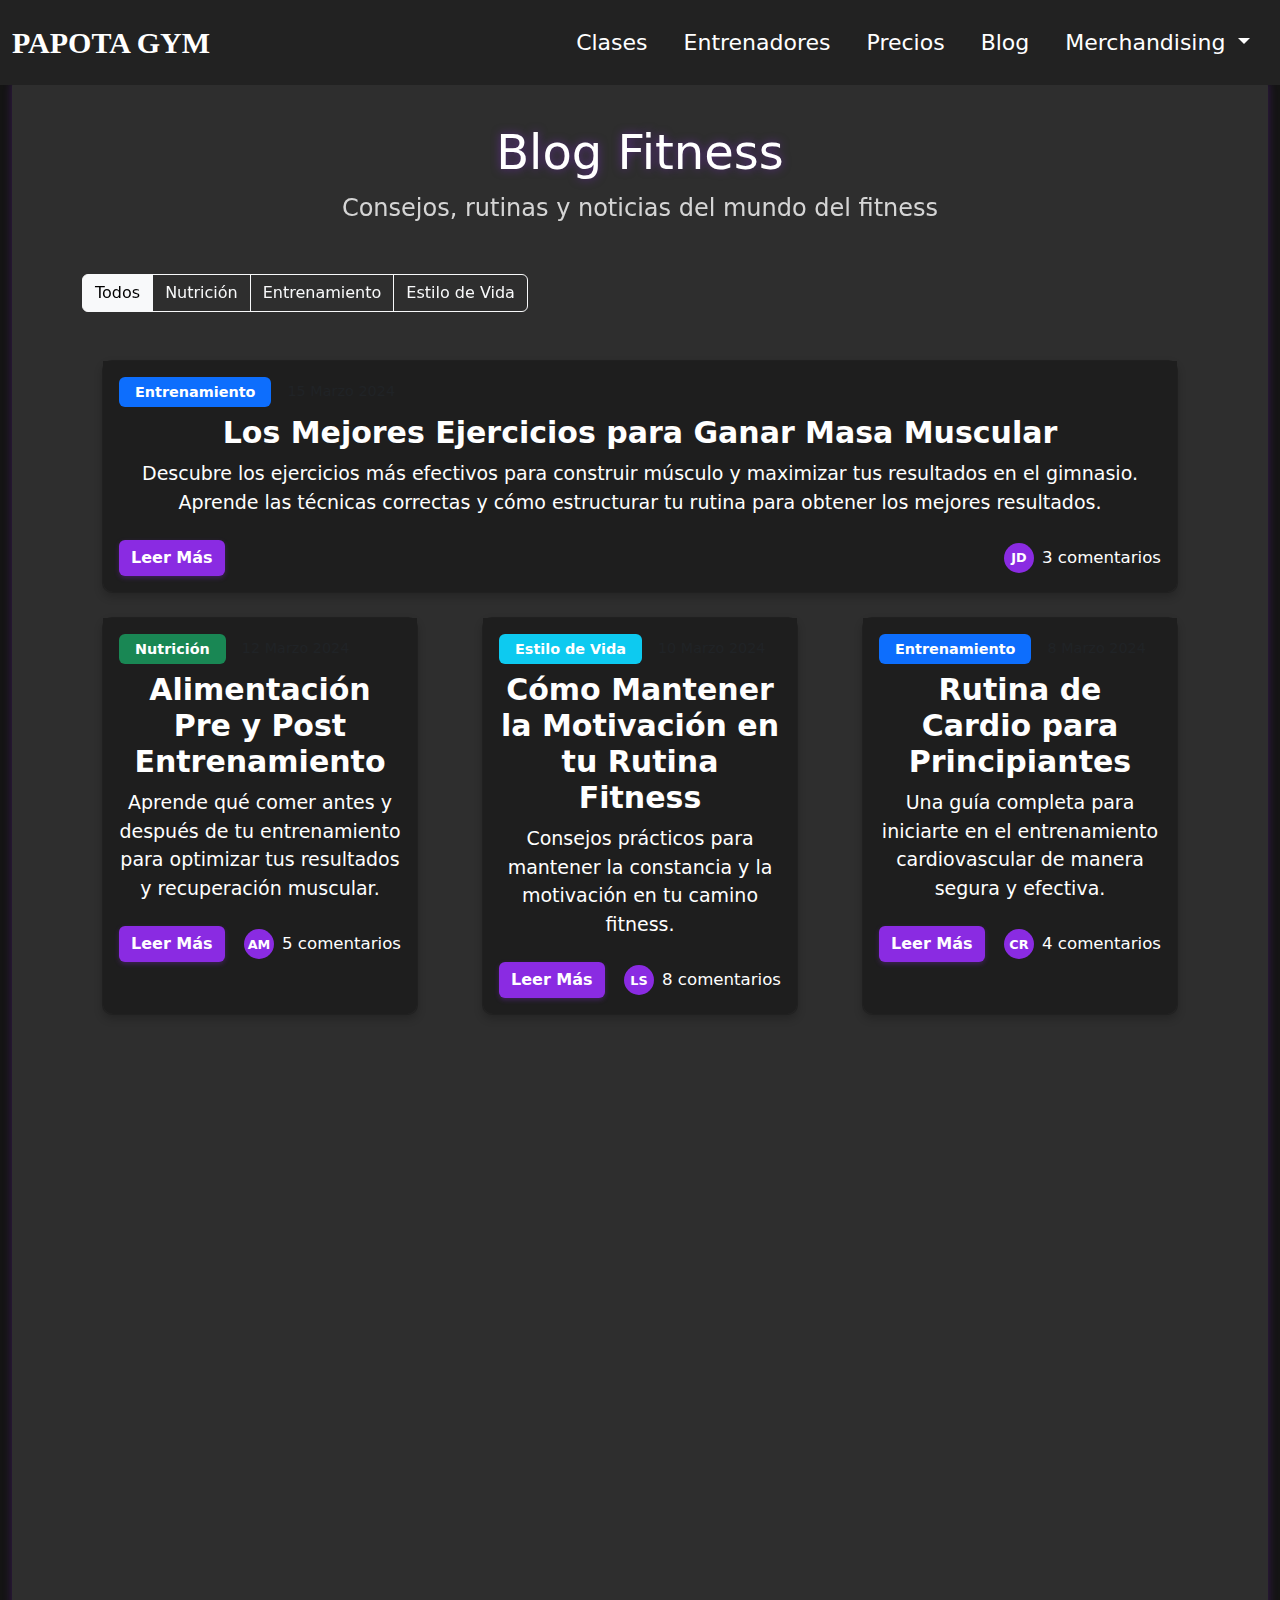
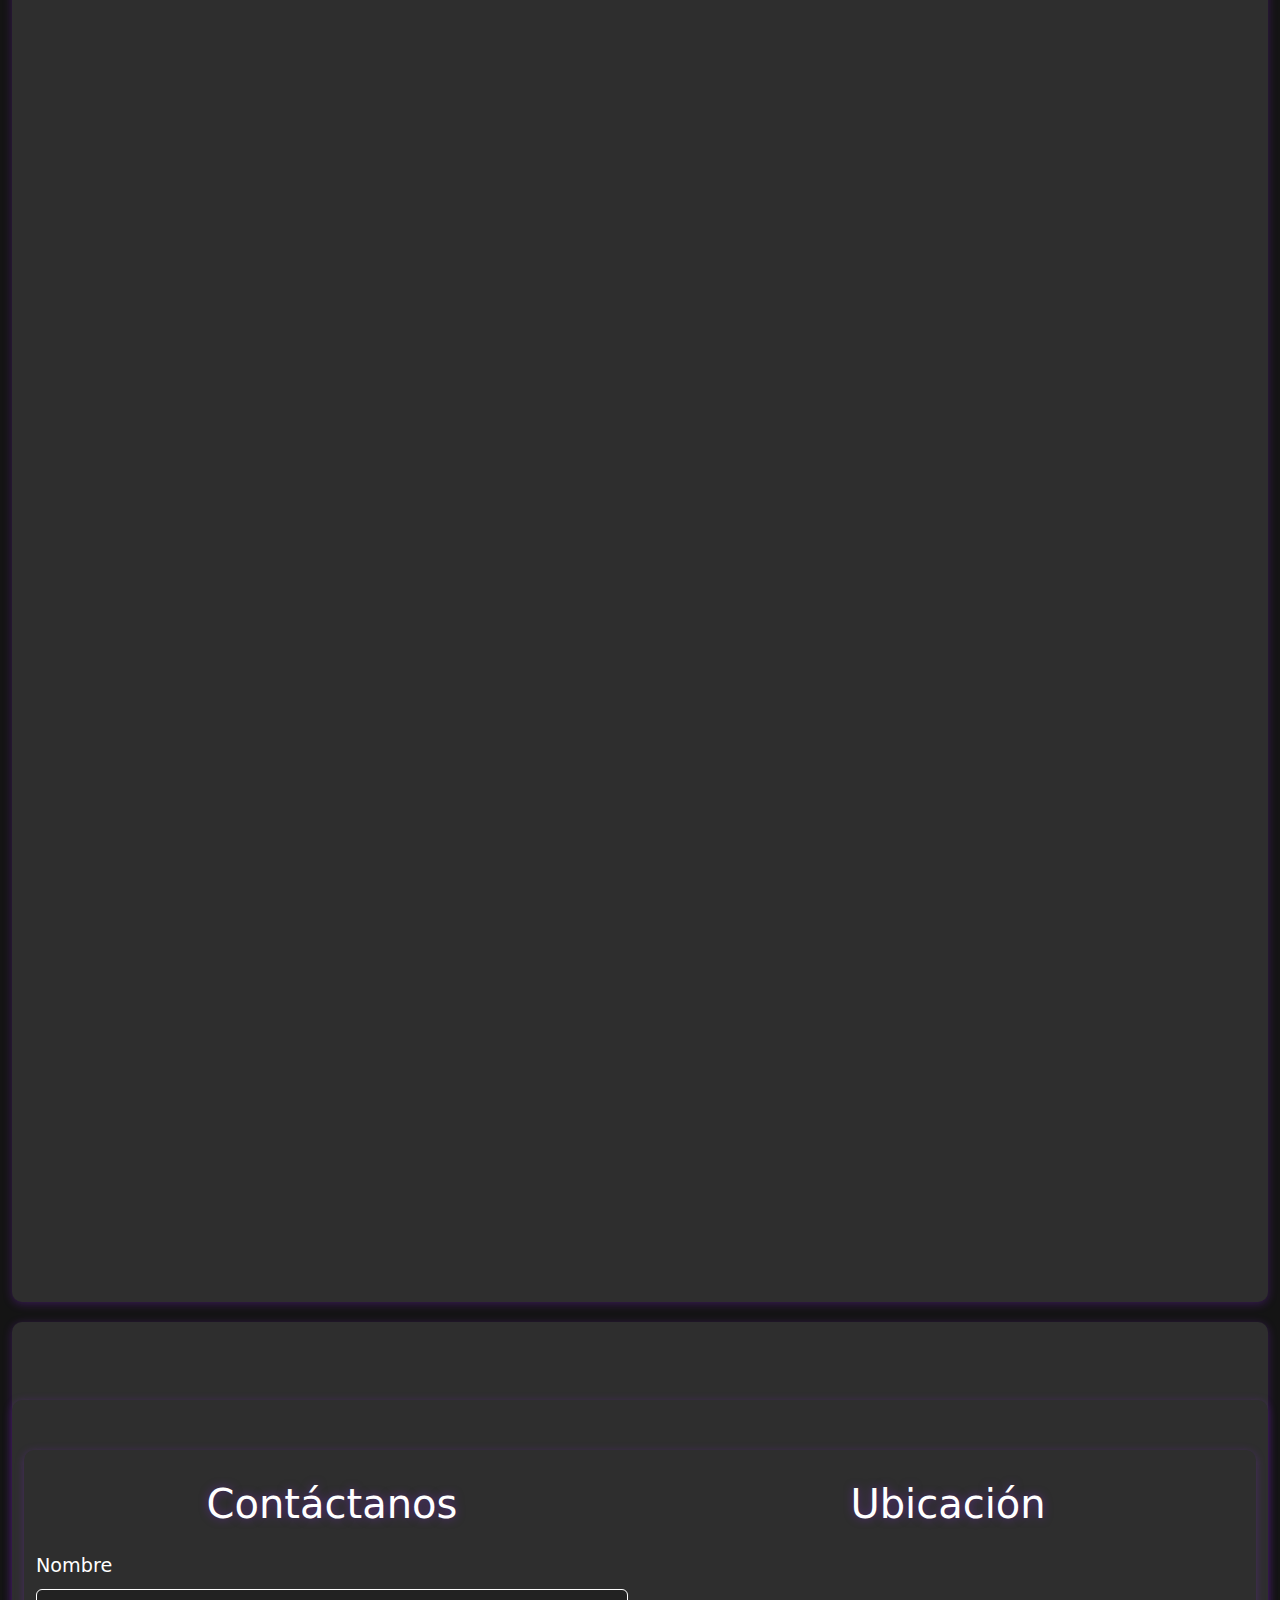
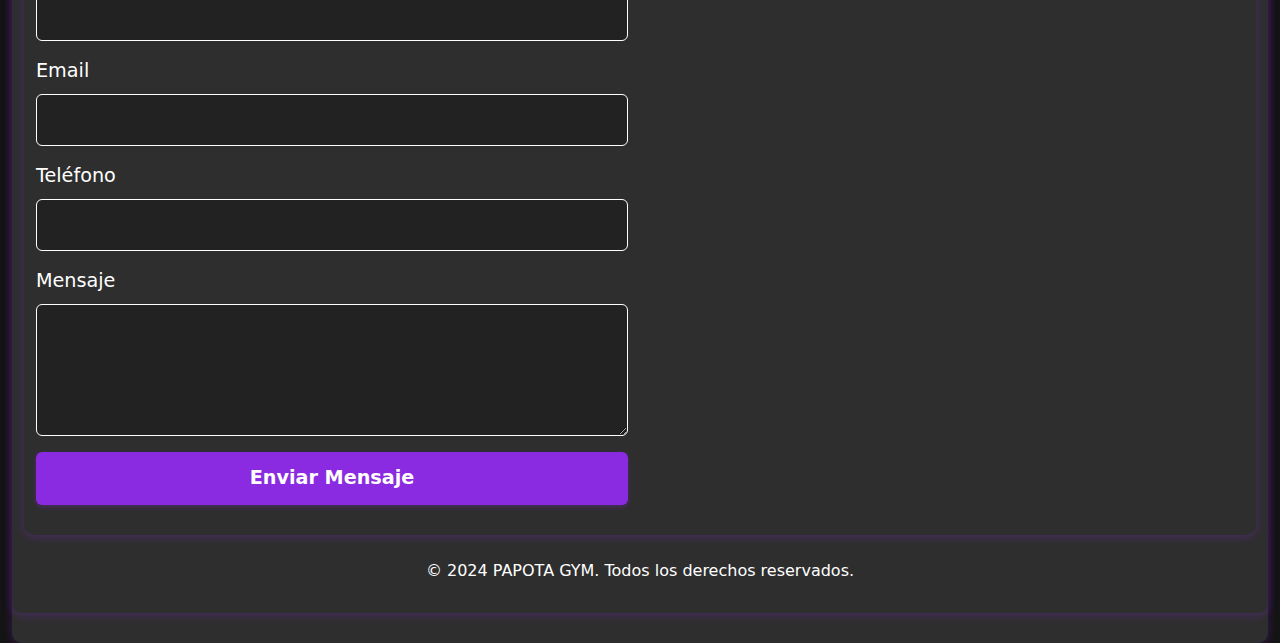
==== blog.html @ af7ecf63 "trabajo casi terminado" ====
<!DOCTYPE html>
<html lang="en">
  <head>
    <meta charset="UTF-8" />
    <meta name="viewport" content="width=device-width, initial-scale=1.0" />
    <title>Blog Fitness - Papota Gym</title>
    <link rel="stylesheet" href="css/bootstrap/bootstrap.min.css" />
    <link
      rel="stylesheet"
      href="https://cdn.jsdelivr.net/npm/bootstrap-icons@1.11.1/font/bootstrap-icons.css"
    />
    <link rel="stylesheet" href="https://unpkg.com/aos@next/dist/aos.css" />
    <link rel="stylesheet" href="css/style.css" />
  </head>
  <body>
    <div class="container-fluid">
      <header>
        <div class="header"></div>
      </header>

      <main class="blog-container py-5">
        <div class="container">
          <!-- Header del Blog -->
          <div class="blog-header text-center mb-5" data-aos="fade-down">
            <h1 class="display-4">Blog Fitness</h1>
            <p class="lead">
              Consejos, rutinas y noticias del mundo del fitness
            </p>
          </div>

          <!-- Filtros por Tags -->
          <div class="tags-filter mb-5" data-aos="fade-up">
            <div class="btn-group" role="group">
              <input
                type="radio"
                class="btn-check"
                name="tagFilter"
                id="all"
                checked
              />
              <label class="btn btn-outline-light" for="all">Todos</label>

              <input
                type="radio"
                class="btn-check"
                name="tagFilter"
                id="nutrition"
              />
              <label class="btn btn-outline-light" for="nutrition"
                >Nutrición</label
              >

              <input
                type="radio"
                class="btn-check"
                name="tagFilter"
                id="training"
              />
              <label class="btn btn-outline-light" for="training"
                >Entrenamiento</label
              >

              <input
                type="radio"
                class="btn-check"
                name="tagFilter"
                id="lifestyle"
              />
              <label class="btn btn-outline-light" for="lifestyle"
                >Estilo de Vida</label
              >
            </div>
          </div>

          <!-- Grid de Artículos -->
          <div class="row g-4">
            <!-- Artículo Destacado -->
            <article class="col-12" data-aos="fade-up" data-aos-duration="1000">
              <div class="card h-100">
                <div class="card-body">
                  <div class="post-meta mb-2">
                    <span class="badge bg-primary">Entrenamiento</span>
                    <small class="text-muted">15 Marzo 2024</small>
                  </div>
                  <h2 class="card-title h4">
                    Los Mejores Ejercicios para Ganar Masa Muscular
                  </h2>
                  <p class="card-text">
                    Descubre los ejercicios más efectivos para construir músculo
                    y maximizar tus resultados en el gimnasio. Aprende las
                    técnicas correctas y cómo estructurar tu rutina para obtener
                    los mejores resultados.
                  </p>
                  <div class="post-footer">
                    <a href="#" class="btn btn-primary">Leer Más</a>
                    <div class="comments-preview">
                      <div class="avatar" data-initial="JD"></div>
                      <small>3 comentarios</small>
                    </div>
                  </div>
                </div>
              </div>
            </article>

            <!-- Artículos Regulares -->
            <article
              class="col-12 col-md-6 col-lg-4"
              data-tags="nutrition"
              data-aos="fade-up"
              data-aos-delay="100"
            >
              <div class="card h-100">
                <div class="card-body">
                  <div class="post-meta mb-2">
                    <span class="badge bg-success">Nutrición</span>
                    <small class="text-muted">12 Marzo 2024</small>
                  </div>
                  <h3 class="card-title h5">
                    Alimentación Pre y Post Entrenamiento
                  </h3>
                  <p class="card-text">
                    Aprende qué comer antes y después de tu entrenamiento para
                    optimizar tus resultados y recuperación muscular.
                  </p>
                  <div class="post-footer">
                    <a href="#" class="btn btn-primary">Leer Más</a>
                    <div class="comments-preview">
                      <div class="avatar" data-initial="AM"></div>
                      <small>5 comentarios</small>
                    </div>
                  </div>
                </div>
              </div>
            </article>

            <article
              class="col-12 col-md-6 col-lg-4"
              data-tags="lifestyle"
              data-aos="fade-up"
              data-aos-delay="200"
            >
              <div class="card h-100">
                <div class="card-body">
                  <div class="post-meta mb-2">
                    <span class="badge bg-info">Estilo de Vida</span>
                    <small class="text-muted">10 Marzo 2024</small>
                  </div>
                  <h3 class="card-title h5">
                    Cómo Mantener la Motivación en tu Rutina Fitness
                  </h3>
                  <p class="card-text">
                    Consejos prácticos para mantener la constancia y la
                    motivación en tu camino fitness.
                  </p>
                  <div class="post-footer">
                    <a href="#" class="btn btn-primary">Leer Más</a>
                    <div class="comments-preview">
                      <div class="avatar" data-initial="LS"></div>
                      <small>8 comentarios</small>
                    </div>
                  </div>
                </div>
              </div>
            </article>

            <article
              class="col-12 col-md-6 col-lg-4"
              data-tags="training"
              data-aos="fade-up"
              data-aos-delay="300"
            >
              <div class="card h-100">
                <div class="card-body">
                  <div class="post-meta mb-2">
                    <span class="badge bg-primary">Entrenamiento</span>
                    <small class="text-muted">8 Marzo 2024</small>
                  </div>
                  <h3 class="card-title h5">
                    Rutina de Cardio para Principiantes
                  </h3>
                  <p class="card-text">
                    Una guía completa para iniciarte en el entrenamiento
                    cardiovascular de manera segura y efectiva.
                  </p>
                  <div class="post-footer">
                    <a href="#" class="btn btn-primary">Leer Más</a>
                    <div class="comments-preview">
                      <div class="avatar" data-initial="CR"></div>
                      <small>4 comentarios</small>
                    </div>
                  </div>
                </div>
              </div>
            </article>

            <article
              class="col-12 col-md-6 col-lg-4"
              data-tags="nutrition"
              data-aos="fade-up"
              data-aos-delay="400"
            >
              <div class="card h-100">
                <div class="card-body">
                  <div class="post-meta mb-2">
                    <span class="badge bg-success">Nutrición</span>
                    <small class="text-muted">5 Marzo 2024</small>
                  </div>
                  <h3 class="card-title h5">
                    Suplementos Deportivos: Guía Básica
                  </h3>
                  <p class="card-text">
                    Todo lo que necesitas saber sobre los suplementos más
                    comunes y cómo pueden ayudarte en tus objetivos.
                  </p>
                  <div class="post-footer">
                    <a href="#" class="btn btn-primary">Leer Más</a>
                    <div class="comments-preview">
                      <div class="avatar" data-initial="SP"></div>
                      <small>7 comentarios</small>
                    </div>
                  </div>
                </div>
              </div>
            </article>

            <article
              class="col-12 col-md-6 col-lg-4"
              data-tags="lifestyle"
              data-aos="fade-up"
              data-aos-delay="500"
            >
              <div class="card h-100">
                <div class="card-body">
                  <div class="post-meta mb-2">
                    <span class="badge bg-info">Estilo de Vida</span>
                    <small class="text-muted">3 Marzo 2024</small>
                  </div>
                  <h3 class="card-title h5">
                    El Impacto del Sueño en tu Rendimiento
                  </h3>
                  <p class="card-text">
                    Descubre por qué el descanso es crucial para tu progreso en
                    el gimnasio y cómo optimizarlo.
                  </p>
                  <div class="post-footer">
                    <a href="#" class="btn btn-primary">Leer Más</a>
                    <div class="comments-preview">
                      <div class="avatar" data-initial="SL"></div>
                      <small>6 comentarios</small>
                    </div>
                  </div>
                </div>
              </div>
            </article>

            <article
              class="col-12 col-md-6 col-lg-4"
              data-tags="training"
              data-aos="fade-up"
              data-aos-delay="600"
            >
              <div class="card h-100">
                <div class="card-body">
                  <div class="post-meta mb-2">
                    <span class="badge bg-primary">Entrenamiento</span>
                    <small class="text-muted">1 Marzo 2024</small>
                  </div>
                  <h3 class="card-title h5">
                    Técnicas Avanzadas de Levantamiento
                  </h3>
                  <p class="card-text">
                    Mejora tu técnica en los ejercicios compuestos principales y
                    evita lesiones comunes.
                  </p>
                  <div class="post-footer">
                    <a href="#" class="btn btn-primary">Leer Más</a>
                    <div class="comments-preview">
                      <div class="avatar" data-initial="TL"></div>
                      <small>9 comentarios</small>
                    </div>
                  </div>
                </div>
              </div>
            </article>

            <article
              class="col-12 col-md-6 col-lg-4"
              data-tags="nutrition"
              data-aos="fade-up"
              data-aos-delay="700"
            >
              <div class="card h-100">
                <div class="card-body">
                  <div class="post-meta mb-2">
                    <span class="badge bg-success">Nutrición</span>
                    <small class="text-muted">28 Febrero 2024</small>
                  </div>
                  <h3 class="card-title h5">
                    Dietas Populares: Análisis Comparativo
                  </h3>
                  <p class="card-text">
                    Comparativa detallada de las dietas más populares y su
                    efectividad para diferentes objetivos.
                  </p>
                  <div class="post-footer">
                    <a href="#" class="btn btn-primary">Leer Más</a>
                    <div class="comments-preview">
                      <div class="avatar" data-initial="DP"></div>
                      <small>11 comentarios</small>
                    </div>
                  </div>
                </div>
              </div>
            </article>

            <article
              class="col-12 col-md-6 col-lg-4"
              data-tags="lifestyle"
              data-aos="fade-up"
              data-aos-delay="800"
            >
              <div class="card h-100">
                <div class="card-body">
                  <div class="post-meta mb-2">
                    <span class="badge bg-info">Estilo de Vida</span>
                    <small class="text-muted">25 Febrero 2024</small>
                  </div>
                  <h3 class="card-title h5">Manejo del Estrés y Fitness</h3>
                  <p class="card-text">
                    Cómo el ejercicio puede ayudarte a manejar el estrés y
                    mejorar tu bienestar mental.
                  </p>
                  <div class="post-footer">
                    <a href="#" class="btn btn-primary">Leer Más</a>
                    <div class="comments-preview">
                      <div class="avatar" data-initial="ES"></div>
                      <small>7 comentarios</small>
                    </div>
                  </div>
                </div>
              </div>
            </article>

            <article
              class="col-12 col-md-6 col-lg-4"
              data-tags="training"
              data-aos="fade-up"
              data-aos-delay="900"
            >
              <div class="card h-100">
                <div class="card-body">
                  <div class="post-meta mb-2">
                    <span class="badge bg-primary">Entrenamiento</span>
                    <small class="text-muted">22 Febrero 2024</small>
                  </div>
                  <h3 class="card-title h5">Rutina de Fuerza para Mujeres</h3>
                  <p class="card-text">
                    Programa de entrenamiento específico diseñado para mujeres
                    que buscan ganar fuerza y tonificar.
                  </p>
                  <div class="post-footer">
                    <a href="#" class="btn btn-primary">Leer Más</a>
                    <div class="comments-preview">
                      <div class="avatar" data-initial="RF"></div>
                      <small>15 comentarios</small>
                    </div>
                  </div>
                </div>
              </div>
            </article>

            <article
              class="col-12 col-md-6 col-lg-4"
              data-tags="nutrition"
              data-aos="fade-up"
              data-aos-delay="1000"
            >
              <div class="card h-100">
                <div class="card-body">
                  <div class="post-meta mb-2">
                    <span class="badge bg-success">Nutrición</span>
                    <small class="text-muted">20 Febrero 2024</small>
                  </div>
                  <h3 class="card-title h5">
                    Hidratación y Rendimiento Deportivo
                  </h3>
                  <p class="card-text">
                    La importancia de la hidratación en el rendimiento deportivo
                    y cómo calcular tus necesidades.
                  </p>
                  <div class="post-footer">
                    <a href="#" class="btn btn-primary">Leer Más</a>
                    <div class="comments-preview">
                      <div class="avatar" data-initial="HD"></div>
                      <small>6 comentarios</small>
                    </div>
                  </div>
                </div>
              </div>
            </article>

            <article
              class="col-12 col-md-6 col-lg-4"
              data-tags="lifestyle"
              data-aos="fade-up"
              data-aos-delay="1100"
            >
              <div class="card h-100">
                <div class="card-body">
                  <div class="post-meta mb-2">
                    <span class="badge bg-info">Estilo de Vida</span>
                    <small class="text-muted">18 Febrero 2024</small>
                  </div>
                  <h3 class="card-title h5">Fitness en Casa: Guía Completa</h3>
                  <p class="card-text">
                    Cómo mantener tu rutina de ejercicios desde casa sin
                    necesidad de equipamiento costoso.
                  </p>
                  <div class="post-footer">
                    <a href="#" class="btn btn-primary">Leer Más</a>
                    <div class="comments-preview">
                      <div class="avatar" data-initial="FC"></div>
                      <small>12 comentarios</small>
                    </div>
                  </div>
                </div>
              </div>
            </article>
          </div>

          <!-- Sección de Comentarios (Ejemplo) -->
          <div class="comments-section mt-5" data-aos="fade-up">
            <h3 class="mb-4">Comentarios</h3>
            <div class="comment">
              <div class="avatar" data-initial="JD"></div>
              <div class="comment-content">
                <div class="comment-header">
                  <strong>Juan Díaz</strong>
                  <small class="text-muted">hace 2 días</small>
                </div>
                <p>
                  Excelente artículo, muy informativo. ¿Podrías recomendar
                  alguna rutina específica para principiantes?
                </p>
                <div class="comment-actions">
                  <button class="btn btn-sm btn-outline-primary reply-btn">
                    Responder
                  </button>
                  <button class="btn btn-sm btn-outline-secondary like-btn">
                    <i class="bi bi-hand-thumbs-up"></i> <span id="like-count">12</span> 
                  </button>
                </div>
              </div>
            </div>
          </div>
          <div class="comments-section mt-5" data-aos="fade-up">
            <h3 class="mb-4">Comentarios</h3>
            <div class="comment">
              <div class="avatar" data-initial="GP"></div>
              <div class="comment-content">
                <div class="comment-header">
                  <strong>Gonzalo Perez</strong>
                  <small class="text-muted">hace 2 días</small>
                </div>
                <p>
                  Excelente artículo, muy informativo. ¿Podrías recomendar
                  alguna rutina específica para principiantes?
                </p>
                <div class="comment-actions">
                  <button class="btn btn-sm btn-outline-primary reply-btn">
                    Responder
                  </button>
                  <button class="btn btn-sm btn-outline-secondary like-btn">
                    <i class="bi bi-hand-thumbs-up"></i> <span id="like-count">2</span>
                  </button>
                </div>
              </div>
            </div>
          </div>
        </div>
      </main>

      <footer>
        <div class="footer"></div>
      </footer>
    </div>

    <script src="https://unpkg.com/aos@next/dist/aos.js"></script>
    <script src="js/jquery/jquery-3.7.1.min.js"></script>
    <script src="js/bootstrap/bootstrap.bundle.min.js"></script>
    <script src="js/blog.js"></script>
    <script src="js/script.js"></script>
  </body>
</html>
---- css/style.css ----
.logo {
  font-family: "Franklin Gothic Heavy";
  font-weight: bold;
  font-size: 30px;
}
.logo a {
  color: white;
  text-decoration: none;
}
#header {
  background-color: rgb(30, 30, 30);
  position: sticky;
  top: 0;
  z-index: 1000;
  box-shadow: 0 2px 10px rgba(138, 43, 226, 0.3);
}
#header a {
  font-size: 22px;
}
body {
  padding-top: 56px;
  background-color: rgb(20, 20, 20);
  color: white;
}

.header {
  background-color: rgb(30, 30, 30);
}

.navbar {
  padding: 15px 0;
  background-color: rgb(34, 34, 34) !important;
}

.navbar-brand {
  color: white !important;
}

.navbar-nav .nav-link {
  color: white !important;
  font-weight: 500;
  transition: all 0.3s ease;
  margin: 0 10px;
}

.navbar-nav .nav-link:hover {
  color: blueviolet !important;
  text-shadow: 0 0 10px rgba(138, 43, 226, 0.5);
}

.navbar-nav .nav-link.active {
  color: blueviolet !important;
  text-shadow: 0 0 10px rgba(138, 43, 226, 0.5);
}

.dropdown-menu {
  background-color: rgb(30, 30, 30);
  border: 1px solid blueviolet;
  box-shadow: 0 3px 10px rgba(138, 43, 226, 0.3);
}

.dropdown-item {
  color: white;
  transition: all 0.3s ease;
}

.dropdown-item:hover {
  background-color: blueviolet;
  color: rgb(0, 0, 0);
}

/* Color del botón hamburguesa */
.navbar-toggler {
  border-color: blueviolet;
}

.navbar-toggler-icon {
  background-image: url("data:image/svg+xml,%3csvg xmlns='http://www.w3.org/2000/svg' viewBox='0 0 30 30'%3e%3cpath stroke='rgba%28138, 43, 226, 0.75%29' stroke-linecap='round' stroke-miterlimit='10' stroke-width='2' d='M4 7h22M4 15h22M4 23h22'/%3e%3c/svg%3e");
}

/* Estilos para el video y hero section */
.video-container {
  position: relative;
  width: 100%;
  height: 30vh;
  overflow: hidden;
}

.video-background {
  position: absolute;
  top: 0;
  left: 0;
  width: 100%;
  height: 100%;
  object-fit: cover;
  z-index: 1;
  transform: scale(1.3);
  transition: transform 0.3s ease;
}

.video-background:hover {
  transform: scale(1.3);
}

.overlay {
  position: absolute;
  top: 0;
  left: 0;
  width: 100%;
  height: 100%;
  background: rgba(0, 0, 0, 0.6);
  z-index: 2;
}

.hero-content {
  position: absolute;
  top: 0;
  left: 0;
  width: 100%;
  height: 100%;
  z-index: 3;
  display: flex;
  align-items: center;
  justify-content: center;
}

.hero-text {
  color: white;
  text-align: center;
}

.hero-text h1 {
  font-size: 3.5rem;
  font-weight: bold;
  margin-bottom: 1rem;
  text-shadow: 2px 2px 4px rgba(0, 0, 0, 0.5);
  color: white;
}

@media (max-width: 768px) {
  .hero-text h1 {
    font-size: 2.5rem;
  }
}

.btn-primary {
  background-color: blueviolet;
  font-weight: bold;
  border: none;
  box-shadow: 0 2px 5px rgba(138, 43, 226, 0.3);
  transition: all 0.3s ease;
}

.btn-primary:hover {
  background-color: rgb(107, 43, 182);
  transform: translateY(-2px);
  box-shadow: 0 4px 8px rgba(138, 43, 226, 0.4);
}

#clasesDestacadas {
  background-color: rgb(46, 46, 46);
  color: white;
  border-radius: 10px;
  padding: 20px;
  margin: 20px 0;
  box-shadow: 0 2px 10px rgba(138, 43, 226, 0.2);
}

#clasesDestacadas h1 {
  text-align: center;
  color: white;
  margin-bottom: 30px;
  font-weight: bold;
}

.card-title {
  font-weight: bold;
  font-size: 30px;
  text-align: center;
  color: white;
}

.card-body {
  text-align: center;
  font-size: 19px;
  background-color: rgb(30, 30, 30);
  color: white;
  border-radius: 0 0 10px 10px;
}

.card-img-top {
  width: 100%;
  height: 200px;
  object-fit: cover;
}

.card {
  margin: 0 20px;
  border-radius: 10px;
  background-color: rgb(40, 40, 40);
  box-shadow: 0 4px 8px rgba(0, 0, 0, 0.2);
  transition: all 0.3s ease;
}

.card:hover {
  transform: translateY(-5px);
  box-shadow: 0 8px 16px rgba(138, 43, 226, 0.3);
  border-color: blueviolet;
}
#contador {
  background-color: rgb(46, 46, 46);
  color: white;
  border-radius: 10px;
  padding: 0;
  margin: 20px 0;
  box-shadow: 0 2px 10px rgba(138, 43, 226, 3);
}

.contador-animado {
  display: flex;
  justify-content: center;
  align-items: center;
  padding: 20px;
}
.numero {
  font-size: 40px;
  font-weight: bold;
  color: blueviolet;
}
.text {
  font-size: 30px;
  font-weight: bold;
  color: white;
}
/* Estilos para el carrusel */
#testimonios {
  background-color: rgb(46, 46, 46);
  padding: 30px 0;
  margin: 20px 0;
  border-radius: 10px;
  box-shadow: 0 2px 10px rgba(138, 43, 226, 0.3);
}

#testimonios h2 {
  color: white;
  font-size: 2.5rem;
  margin-bottom: 30px;
  text-shadow: 0 0 10px rgba(138, 43, 226, 0.5);
}

.testimonio-card {
  background-color: rgb(34, 34, 34);
  border-radius: 15px;
  padding: 20px;
  margin: 10px;
  box-shadow: 0 4px 8px rgba(0, 0, 0, 0.2);
  transition: all 0.3s ease;
  height: 100%;
  border: 2px solid white;
}

.testimonio-content {
  padding: 20px;
}

.testimonio-content h5 {
  color: white;
  font-size: 1.8rem;
  margin-bottom: 15px;
  text-shadow: 0 0 10px rgba(138, 43, 226, 0.5);
}

.testimonio-texto {
  color: white;
  font-size: 1.2rem;
  line-height: 1.6;
  margin-bottom: 20px;
  font-style: italic;
  padding: 0 20px;
  text-shadow: 0 0 5px rgba(0, 0, 0, 0.5);
}

.testimonio-autor {
  display: flex;
  justify-content: center;
  margin-top: 15px;
  padding-top: 15px;
  border-top: 2px solid white;
}

.testimonio-autor .nombre {
  color: white;
  font-weight: bold;
  font-size: 1.4rem;
  text-shadow: 0 0 10px rgba(138, 43, 226, 0.5);
}

.carousel-control-prev,
.carousel-control-next {
  width: 5%;
  color: white;
  opacity: 0.8;
  transition: all 0.3s ease;
}

.carousel-control-prev:hover,
.carousel-control-next:hover {
  color: blueviolet;
  opacity: 1;
}

.carousel-item {
  padding: 10px;
}

@media (max-width: 768px) {
  .testimonio-card {
    margin: 5px;
    padding: 15px;
  }

  .testimonio-content {
    padding: 10px;
  }

  .testimonio-content h5 {
    font-size: 1.5rem;
  }

  .testimonio-texto {
    font-size: 1.1rem;
    padding: 0 10px;
  }
}

#contacto {
  background-color: rgb(46, 46, 46);
  padding: 30px 0;
  margin: 20px 0;
  border-radius: 10px;
  box-shadow: 0 2px 10px rgba(138, 43, 226, 0.3);
}

#contacto h2 {
  color: white;
  font-size: 2.5rem;
  margin-bottom: 30px;
  text-shadow: 0 0 10px rgba(138, 43, 226, 0.5);
}

.form-label {
  color: white;
  font-size: 1.2rem;
  margin-bottom: 0.5rem;
}

.form-control {
  background-color: rgb(34, 34, 34);
  border: 1px solid white;
  color: white;
  padding: 0.75rem 1rem;
  font-size: 1.1rem;
  transition: all 0.3s ease;
}

.form-control:focus {
  background-color: rgb(34, 34, 34);
  border-color: blueviolet;
  color: white;
  box-shadow: 0 0 0 0.25rem rgba(138, 43, 226, 0.25);
}

.form-control::placeholder {
  color: rgba(255, 255, 255, 0.5);
}

.invalid-feedback {
  color: #ff6b6b;
  font-size: 0.9rem;
  margin-top: 0.25rem;
}

#submitBtn {
  position: relative;
  padding: 0.75rem 1.5rem;
  font-size: 1.2rem;
  transition: all 0.3s ease;
}

#submitBtn .spinner-border {
  margin-right: 0.5rem;
}

@media (max-width: 768px) {
  #contacto h2 {
    font-size: 2rem;
  }

  .form-label {
    font-size: 1.1rem;
  }

  .form-control {
    font-size: 1rem;
    padding: 0.5rem 0.75rem;
  }
}

.footer {
  background-color: rgb(46, 46, 46);
  padding: 30px 0;
  margin-top: 20px;
  border-radius: 10px;
  box-shadow: 0 2px 10px rgba(138, 43, 226, 0.3);
}

/* Estilos para la sección de clases */
#clases-destacadas {
  padding: 50px 0;
  background-color: rgb(46, 46, 46);
  margin: 20px 0;
  border-radius: 10px;
  box-shadow: 0 2px 10px rgba(138, 43, 226, 0.3);
}

#clases-destacadas h1 {
  color: white;
  text-align: center;
  margin-bottom: 30px;
  font-size: 2.5rem;
  text-shadow: 0 0 10px rgba(138, 43, 226, 0.5);
}

/* Estilos para los filtros */
.filtros-container {
  margin-bottom: 30px;
}

.filtros-container input[type="radio"] {
  display: none;
}

.filtros {
  display: flex;
  justify-content: center;
  gap: 10px;
  flex-wrap: wrap;
}

.filtros label {
  padding: 10px 20px;
  cursor: pointer;
  transition: all 0.3s ease;
  border-radius: 5px;
}

.filtros label:hover {
  background-color: blueviolet;
  color: white;
  transform: translateY(-2px);
  box-shadow: 0 4px 8px rgba(138, 43, 226, 0.4);
}

.filtros input[type="radio"]:checked + label {
  background-color: blueviolet;
  color: white;
}

/* Estilos para las secciones de clase */
.clase {
  margin-bottom: 50px;
  padding: 30px;
  background-color: rgb(34, 34, 34);
  border-radius: 10px;
  box-shadow: 0 4px 8px rgba(0, 0, 0, 0.2);
  display: none;
}

.clase.active {
  display: block;
}

.clase-info {
  color: white;
}

.clase-info h3 {
  color: blueviolet;
  font-size: 2rem;
  margin-bottom: 20px;
  text-shadow: 0 0 10px rgba(138, 43, 226, 0.5);
}

.clase-info p {
  font-size: 1.2rem;
  line-height: 1.6;
  margin-bottom: 20px;
}

.clase-beneficios h4 {
  color: blueviolet;
  font-size: 1.5rem;
  margin-bottom: 15px;
}

.clase-beneficios ul {
  list-style-type: none;
  padding-left: 0;
}

.clase-beneficios li {
  margin-bottom: 10px;
  padding-left: 20px;
  position: relative;
  font-size: 1.1rem;
}

.clase-beneficios li:before {
  content: "✓";
  color: blueviolet;
  position: absolute;
  left: 0;
}

/* Estilos para la galería Masonry */
.masonry {
  column-count: 3;
  column-gap: 20px;
  margin: 0 auto;
}

.masonry img {
  width: 100%;
  margin-bottom: 20px;
  border-radius: 10px;
  transition: all 0.3s ease;
  cursor: pointer;
}

.masonry img:hover {
  transform: scale(1.05);
  box-shadow: 0 8px 16px rgba(138, 43, 226, 0.3);
}

/* Ajustes responsivos */
@media (max-width: 992px) {
  .masonry {
    column-count: 2;
  }

  .clase-info {
    margin-bottom: 30px;
  }
}

@media (max-width: 576px) {
  .masonry {
    column-count: 1;
  }

  .filtros {
    flex-direction: column;
    align-items: center;
  }

  .filtros label {
    width: 100%;
    text-align: center;
  }

  .clase {
    padding: 15px;
  }
}

/* Estilos para la tabla de horarios */
#horarios {
  background-color: rgb(46, 46, 46);
  padding: 30px;
  margin: 20px 0;
  border-radius: 10px;
  box-shadow: 0 2px 10px rgba(138, 43, 226, 0.3);
}

#horarios h2 {
  color: white;
  font-size: 2.5rem;
  text-shadow: 0 0 10px rgba(138, 43, 226, 0.5);
}

.table {
  margin-bottom: 0;
  --bs-table-bg: transparent;
  --bs-table-color: #fff;
}

.table thead th {
  background-color: #1a1a1a;
  color: #fff;
  font-weight: 500;
  text-transform: uppercase;
  letter-spacing: 1px;
  border-bottom: 2px solid blueviolet;
}

.table tbody th {
  font-weight: 500;
  color: #fff;
}

.table td {
  color: #fff;
}

.table-hover tbody tr:hover {
  background-color: rgba(138, 43, 226, 0.15);
  --bs-table-accent-bg: none;
}

.table-active,
.table-active > td,
.table-active > th {
  background-color: rgba(138, 43, 226, 0.2) !important;
}

/* Estilos para los precios */
.precio-mensual,
.precio-anual {
  color: blueviolet;
  font-weight: bold;
}

/* Estilos para los iconos */
.bi-check-lg {
  color: #00ff9d;
  font-size: 1.2rem;
}

.bi-x-lg {
  color: #ff4d4d;
  font-size: 1.2rem;
}

/* Estilos para los tooltips */
.tooltip .tooltip-inner {
  background-color: #1a1a1a;
  border: 1px solid blueviolet;
  padding: 0.5rem 1rem;
  color: #fff;
}

.tooltip .tooltip-arrow::before {
  border-top-color: blueviolet;
}

/* Estilos para los bordes de la tabla */
.table > :not(:first-child) {
  border-top: 1px solid rgba(138, 43, 226, 0.2);
}

.table td,
.table th {
  border-bottom: 1px solid rgba(138, 43, 226, 0.1);
}

/* Ajustes responsivos para la tabla */
@media (max-width: 768px) {
  .table thead th,
  .table tbody td {
    padding: 8px;
    font-size: 0.9rem;
  }
}

@media (max-width: 576px) {
  .table thead th,
  .table tbody td {
    padding: 6px;
    font-size: 0.8rem;
  }

  #horarios h2 {
    font-size: 2rem;
  }
}

/* Estilos para la sección de entrenadores */
.entrenadores-section {
  padding: 4rem 0;
  background-color: #f8f9fa;
}

.entrenadores-section h2 {
  color: #6f42c1;
  margin-bottom: 3rem;
  text-align: center;
  font-size: 2.5rem;
  text-shadow: 2px 2px 4px rgba(0, 0, 0, 0.1);
}

/* Estilos para las tarjetas flip */
.flip-card {
  background-color: transparent;
  width: 100%;
  height: 550px;
  perspective: 1000px;
  margin-bottom: 2rem;
}

.flip-card-inner {
  position: relative;
  width: 100%;
  height: 100%;
  text-align: center;
  transition: transform 0.6s;
  transform-style: preserve-3d;
  box-shadow: 0 4px 8px rgba(0, 0, 0, 0.2);
  border-radius: 10px;
}

.flip-card-front,
.flip-card-back {
  position: absolute;
  width: 100%;
  height: 100%;
  -webkit-backface-visibility: hidden;
  backface-visibility: hidden;
  border-radius: 10px;
  padding: 0;
  background-color: rgb(34, 34, 34);
  color: white;
}

.flip-card-front {
  display: flex;
  flex-direction: column;
}

.flip-card-front img {
  width: 100%;
  height: 400px;
  object-fit: cover;
  object-position: center top;
  border-radius: 10px 10px 0 0;
}

.flip-card-front .info {
  padding: 30px;
  flex-grow: 1;
  display: flex;
  flex-direction: column;
  justify-content: center;
}

.flip-card-front h3 {
  color: white;
  font-size: 2rem;
  margin-bottom: 0.5rem;
}

.flip-card-back {
  transform: rotateY(180deg);
  display: flex;
  flex-direction: column;
  padding: 40px;
}

.flip-card-back h3 {
  color: white;
  font-size: 2rem;
  margin-bottom: 1.5rem;
}

.skills {
  width: 100%;
  margin: 1rem 0;
}

.skills p {
  color: white;
  font-size: 1.2rem;
  margin-bottom: 0.8rem;
  display: flex;
  justify-content: space-between;
  align-items: center;
}

.skill-value {
  color: blueviolet;
  font-weight: bold;
}

.progress {
  height: 10px;
  margin-bottom: 1.5rem;
  background-color: rgb(46, 46, 46);
  border-radius: 4px;
  overflow: hidden;
}

.progress-bar {
  background-color: blueviolet;
  transition: width 1.5s ease-in-out;
}

.rating {
  display: flex;
  justify-content: center;
  margin-top: 2rem;
}

.rating label {
  cursor: pointer;
  font-size: 2rem;
  color: #ccc;
  transition: color 0.3s;
  margin: 0 5px;
}

.rating input:checked ~ label {
  color: gold;
}

/* Estilos para la sección de precios */
#precios {
  background-color: rgb(46, 46, 46);
  border-radius: 10px;
  margin: 20px 0;
  box-shadow: 0 2px 10px rgba(138, 43, 226, 0.3);
}

#precios h1 {
  color: white;
  font-size: 2.5rem;
  text-shadow: 0 0 10px rgba(138, 43, 226, 0.5);
}
.table-responsive {
  border-radius: 10px;
  box-shadow: 0 2px 10px rgba(138, 43, 226, 3);
}
.table-responsive th {
  padding-left: 14px;
}
/* Estilos para el toggle switch */
.form-check-input {
  width: 3.5rem;
  height: 2rem;
  cursor: pointer;
  background-color: rgb(34, 34, 34);
  border: 2px solid rgb(12, 0, 24);
  position: relative;
  transition: all 0.3s ease;
}

.form-check-input:focus {
  border-color: rgb(12, 0, 24);
  box-shadow: 0 0 0 0.25rem rgba(138, 43, 226, 0.25);
}

.form-check-input:checked {
  background-color: rgb(12, 0, 24);
  border-color: rgb(12, 0, 24);
}

.form-check-input:before {
  content: "";
  position: absolute;
  width: 1.5rem;
  height: 1.5rem;
  border-radius: 50%;
  top: 50%;
  left: 0.15rem;
  transform: translateY(-50%);
  background-color: white;
  transition: all 0.3s ease;
}

.form-check-input:checked:before {
  left: calc(100% - 1.65rem);
}

.form-check-label {
  color: white;
  font-size: 1.1rem;
  font-weight: 500;
  cursor: pointer;
  transition: color 0.3s ease;
  user-select: none;
}

.form-check-label:hover {
  color: rgb(47, 0, 90);
}

/* Contenedor del toggle */
.form-switch {
  padding: 1rem;
  background-color: rgb(34, 34, 34);
  border-radius: 50px;
  box-shadow: 0 2px 10px rgba(0, 0, 0, 0.2);
  margin-bottom: 2rem;
  display: inline-flex;
  align-items: center;
}

#planToggle {
  width: 60px;
}
#precio{
  background-color: rgb(34, 34, 34);
  box-shadow: 0 2px 10px rgba(138, 43, 226, 3);
}
#precio span{
  color: rgb(255, 255, 255);
}
.table-responsive i{
  cursor: help;
}

/* Estilos para el Blog */
.blog-container {
  background-color: rgb(46, 46, 46);
  border-radius: 10px;
  margin: 20px 0;
  box-shadow: 0 2px 10px rgba(138, 43, 226, 0.3);
}

.blog-header h1 {
  color: white;
  font-size: 3rem;
  text-shadow: 0 0 10px rgba(138, 43, 226, 0.5);
}

.blog-header .lead {
  color: rgba(255, 255, 255, 0.8);
  font-size: 1.5rem;
}

/* Grid de Artículos */
.blog-grid {
  display: grid;
  grid-template-columns: repeat(12, 1fr);
  gap: 2rem;
  margin-bottom: 3rem;
}

.blog-post {
  grid-column: span 4;
}

.blog-post.featured {
  grid-column: span 12;
}

/* Estilos de las Tarjetas */
.blog-post .card {
  background-color: rgb(34, 34, 34);
  border: none;
  border-radius: 10px;
  transition: transform 0.3s ease, box-shadow 0.3s ease;
  height: 100%;
}

.blog-post .card:hover {
  transform: translateY(-5px);
  box-shadow: 0 8px 16px rgba(138, 43, 226, 0.3);
}

.blog-post .card-body {
  padding: 2rem;
}

.blog-post .card-title {
  color: white;
  font-weight: bold;
  margin-bottom: 1rem;
}

.blog-post.featured .card-title {
  font-size: 2rem;
}

.blog-post .card-text {
  color: rgba(255, 255, 255, 0.8);
  margin-bottom: 1.5rem;
}

.post-meta {
  display: flex;
  align-items: center;
  gap: 1rem;
  margin-bottom: 1rem;
}

.post-meta .badge {
  font-size: 0.9rem;
  padding: 0.5rem 1rem;
}

.post-meta .text-muted {
  font-size: 0.9rem;
}

.post-footer {
  display: flex;
  justify-content: space-between;
  align-items: center;
  margin-top: 1.5rem;
}

.comments-preview {
  display: flex;
  align-items: center;
  gap: 0.5rem;
}

/* Estilos para los Avatares */
.avatar {
  width: 30px;
  height: 30px;
  border-radius: 50%;
  background-color: blueviolet;
  color: white;
  display: flex;
  align-items: center;
  justify-content: center;
  font-weight: bold;
  font-size: 0.8rem;
}

/* Sección de Comentarios */
.comments-section {
  background-color: rgb(34, 34, 34);
  padding: 2rem;
  border-radius: 10px;
}

.comment {
  display: flex;
  margin-bottom: 1.5rem;
  padding-bottom: 1.5rem;
  border-bottom: 1px solid rgba(138, 43, 226, 0.2);
}

.comment-content {
  flex: 1;
}

.comment-header {
  display: flex;
  justify-content: space-between;
  align-items: center;
  margin-bottom: 0.5rem;
}

.comment-actions {
  display: flex;
  gap: 1rem;
  margin-top: 0.5rem;
}
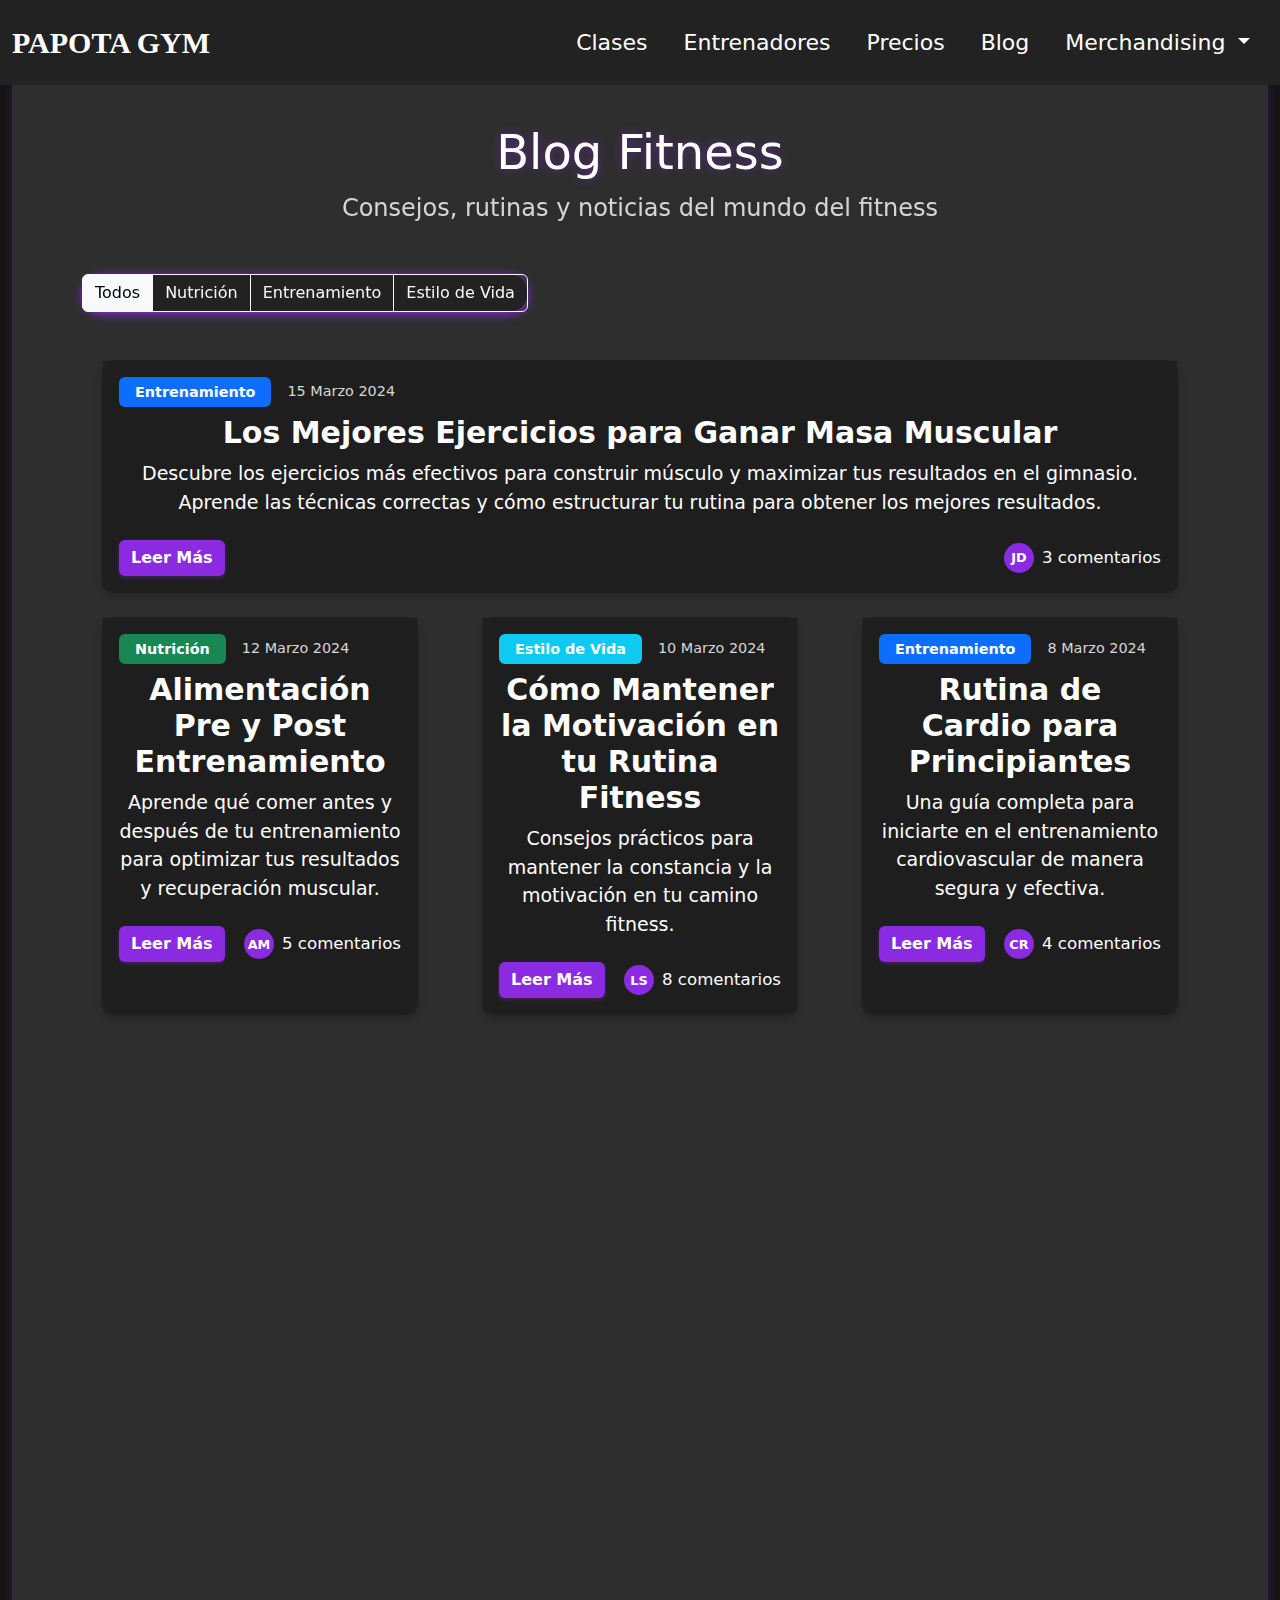
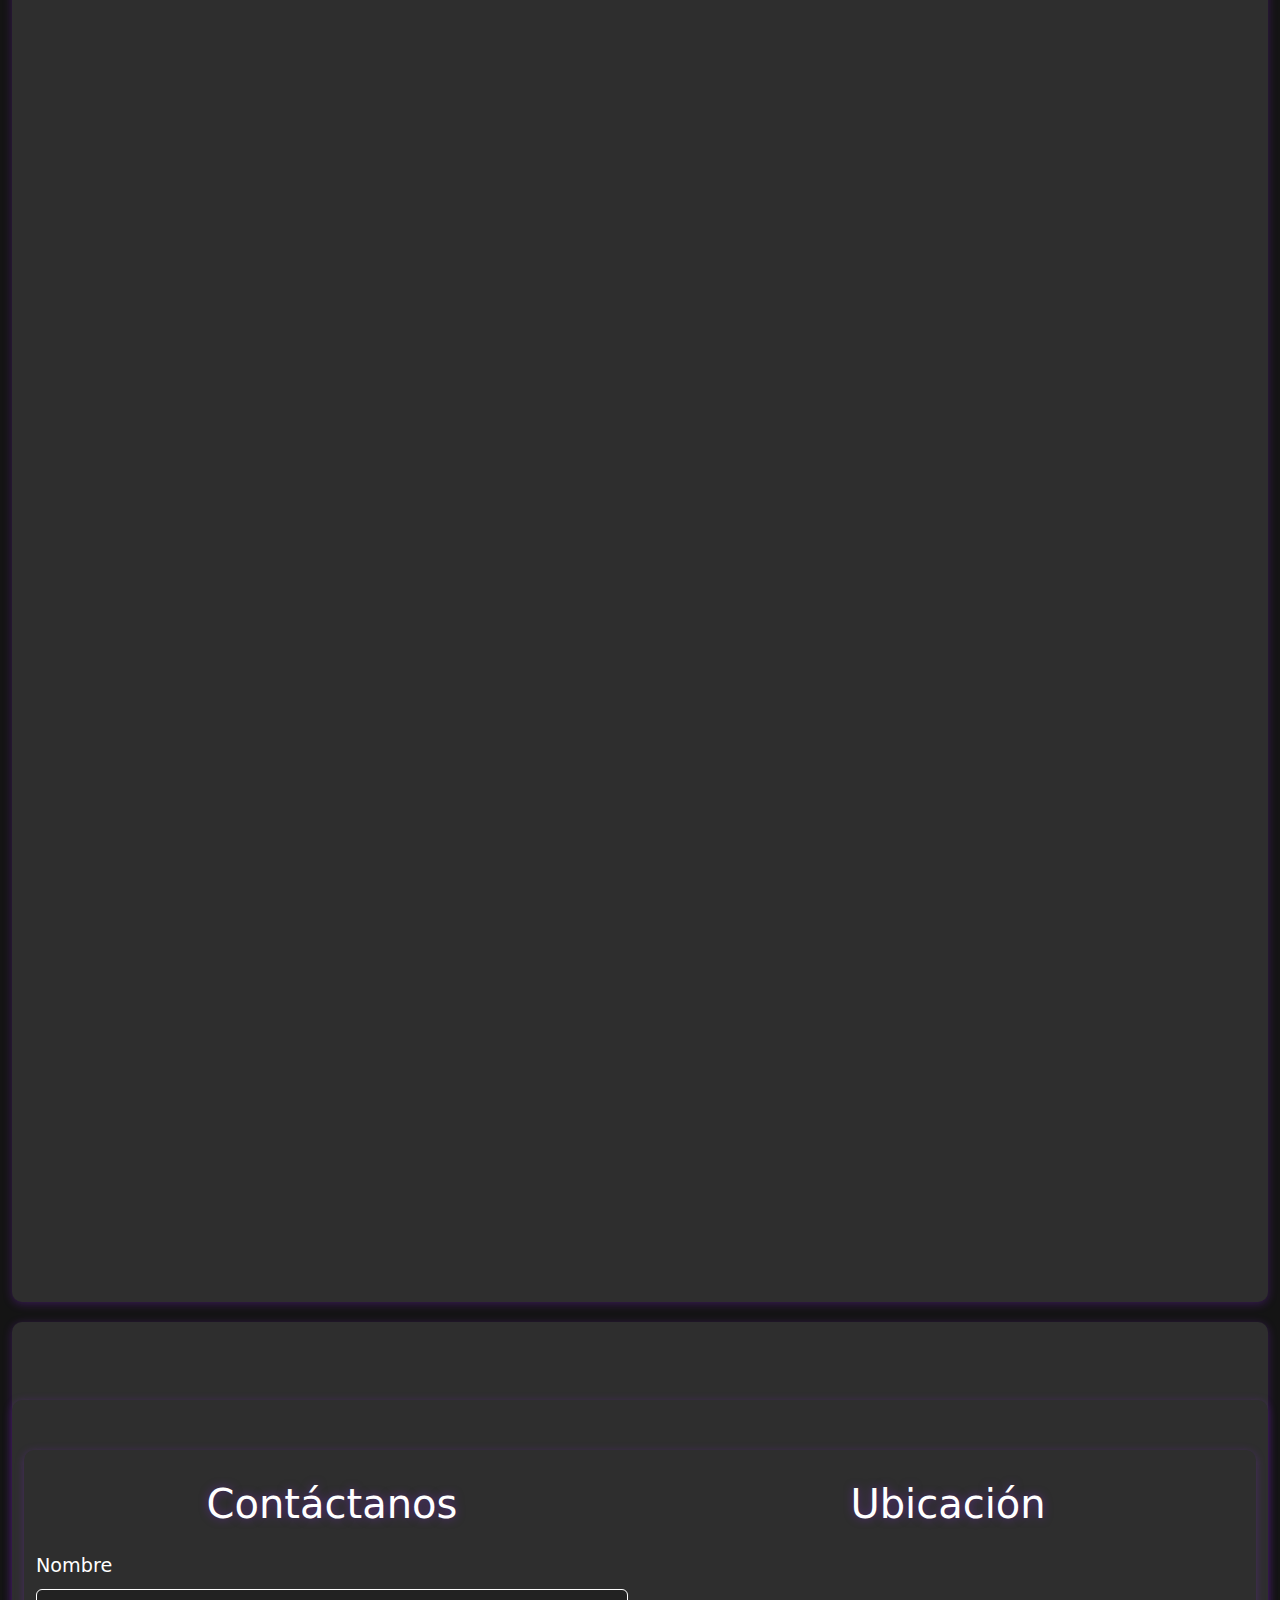
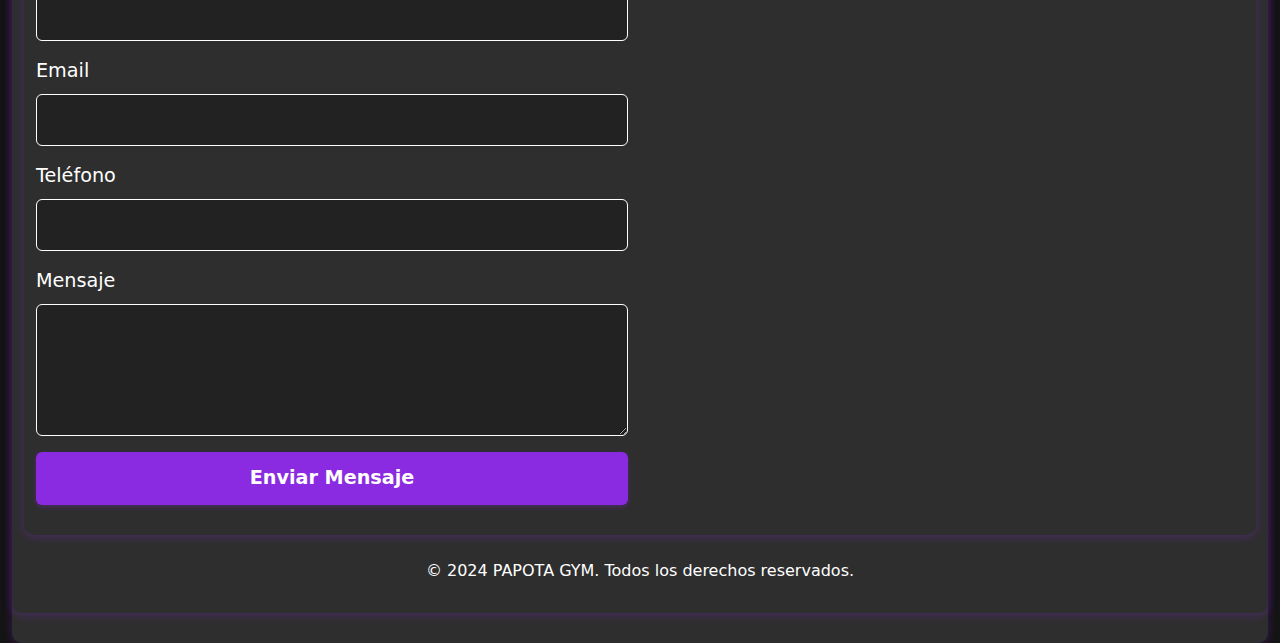
==== commit cc7d1758: "algunos cambios" ====
--- a/blog.html
+++ b/blog.html
@@ -73,7 +73,7 @@
           </div>
 
           <!-- Grid de Artículos -->
-          <div class="row g-4">
+          <div class="row g-4" id="grid-articles">
             <!-- Artículo Destacado -->
             <article class="col-12" data-aos="fade-up" data-aos-duration="1000">
               <div class="card h-100">
--- a/css/style.css
+++ b/css/style.css
@@ -6,6 +6,10 @@
 .logo a {
   color: white;
   text-decoration: none;
+}
+.logo:hover{
+  transition: all 0.3s ease;
+  text-shadow: 0 0 30px rgba(138, 43, 226, 0.5);
 }
 #header {
   background-color: rgb(30, 30, 30);
@@ -247,6 +251,21 @@
   margin-bottom: 30px;
   text-shadow: 0 0 10px rgba(138, 43, 226, 0.5);
 }
+.carousel-control-prev,
+.carousel-control-next {
+  width: 5%;
+  opacity: 1;
+}
+
+.carousel-control-prev-icon,
+.carousel-control-next-icon {
+  background-color: blueviolet;
+  border-radius: 50%;
+  padding: 15px;
+  background-size: 40%;
+  border: 2px solid white;
+}
+
 
 .testimonio-card {
   background-color: rgb(34, 34, 34);
@@ -293,20 +312,6 @@
   font-weight: bold;
   font-size: 1.4rem;
   text-shadow: 0 0 10px rgba(138, 43, 226, 0.5);
-}
-
-.carousel-control-prev,
-.carousel-control-next {
-  width: 5%;
-  color: white;
-  opacity: 0.8;
-  transition: all 0.3s ease;
-}
-
-.carousel-control-prev:hover,
-.carousel-control-next:hover {
-  color: blueviolet;
-  opacity: 1;
 }
 
 .carousel-item {
@@ -924,7 +929,11 @@
   margin: 20px 0;
   box-shadow: 0 2px 10px rgba(138, 43, 226, 0.3);
 }
-
+.btn-group{
+  background-color: rgb(34, 34, 34);
+  border-radius: 50px;
+  box-shadow: 0 2px 10px rgba(138, 43, 226, 3);
+}
 .blog-header h1 {
   color: white;
   font-size: 3rem;
@@ -943,7 +952,9 @@
   gap: 2rem;
   margin-bottom: 3rem;
 }
-
+#grid-articles .text-muted{
+  color: rgb(214, 214, 214) !important;
+}
 .blog-post {
   grid-column: span 4;
 }
